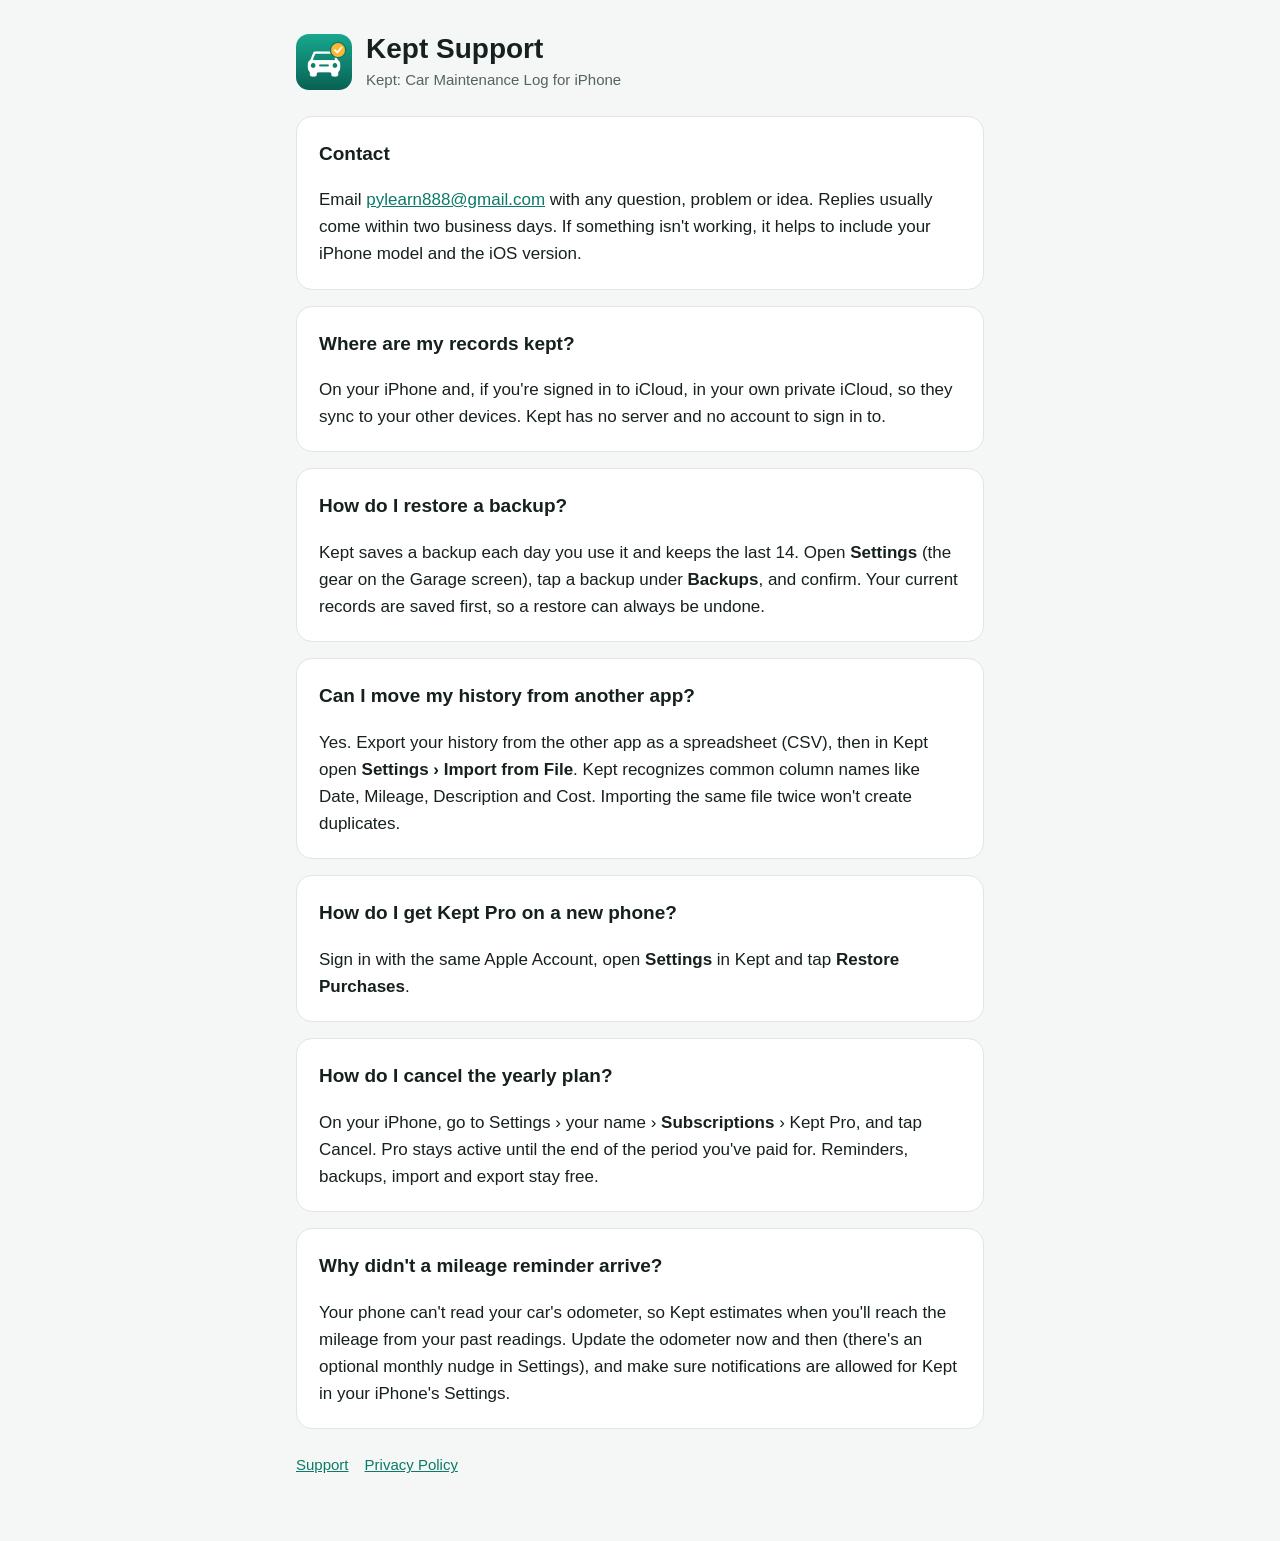
==== index.html @ 4e0c4077 "Support and privacy pages for Kept Co-Authored-By: Claude Opus 5.5 <noreply@anthropic.com>" ====
<!doctype html>
<html lang="en">
<head>
<meta charset="utf-8">
<meta name="viewport" content="width=device-width, initial-scale=1">
<title>Kept Support</title>
<link rel="stylesheet" href="style.css">
</head>
<body>
<main>
  <header>
    <img src="icon.png" alt="">
    <div>
      <h1>Kept Support</h1>
      <p>Kept: Car Maintenance Log for iPhone</p>
    </div>
  </header>

  <section>
    <h2>Contact</h2>
    <p>Email <a href="mailto:pylearn888@gmail.com">pylearn888@gmail.com</a> with any question, problem or idea. Replies usually come within two business days. If something isn't working, it helps to include your iPhone model and the iOS version.</p>
  </section>

  <section>
    <h2>Where are my records kept?</h2>
    <p>On your iPhone and, if you're signed in to iCloud, in your own private iCloud, so they sync to your other devices. Kept has no server and no account to sign in to.</p>
  </section>

  <section>
    <h2>How do I restore a backup?</h2>
    <p>Kept saves a backup each day you use it and keeps the last 14. Open <strong>Settings</strong> (the gear on the Garage screen), tap a backup under <strong>Backups</strong>, and confirm. Your current records are saved first, so a restore can always be undone.</p>
  </section>

  <section>
    <h2>Can I move my history from another app?</h2>
    <p>Yes. Export your history from the other app as a spreadsheet (CSV), then in Kept open <strong>Settings › Import from File</strong>. Kept recognizes common column names like Date, Mileage, Description and Cost. Importing the same file twice won't create duplicates.</p>
  </section>

  <section>
    <h2>How do I get Kept Pro on a new phone?</h2>
    <p>Sign in with the same Apple Account, open <strong>Settings</strong> in Kept and tap <strong>Restore Purchases</strong>.</p>
  </section>

  <section>
    <h2>How do I cancel the yearly plan?</h2>
    <p>On your iPhone, go to Settings › your name › <strong>Subscriptions</strong> › Kept Pro, and tap Cancel. Pro stays active until the end of the period you've paid for. Reminders, backups, import and export stay free.</p>
  </section>

  <section>
    <h2>Why didn't a mileage reminder arrive?</h2>
    <p>Your phone can't read your car's odometer, so Kept estimates when you'll reach the mileage from your past readings. Update the odometer now and then (there's an optional monthly nudge in Settings), and make sure notifications are allowed for Kept in your iPhone's Settings.</p>
  </section>

  <nav><a href="index.html">Support</a><a href="privacy.html">Privacy Policy</a></nav>
</main>
</body>
</html>
---- style.css ----
:root {
  --bg: #f4f7f6;
  --card: #ffffff;
  --text: #16201e;
  --muted: #55625f;
  --accent: #0b7a68;
  --line: #dfe6e4;
}
@media (prefers-color-scheme: dark) {
  :root {
    --bg: #0f1514;
    --card: #18201f;
    --text: #eef3f2;
    --muted: #a3b0ad;
    --accent: #3cc2a8;
    --line: #2a3533;
  }
}
* { box-sizing: border-box; }
body {
  margin: 0;
  background: var(--bg);
  color: var(--text);
  font: 17px/1.6 -apple-system, BlinkMacSystemFont, "Segoe UI", Roboto, Helvetica, Arial, sans-serif;
}
main { max-width: 720px; margin: 0 auto; padding: 32px 16px 64px; }
header { display: flex; align-items: center; gap: 14px; margin-bottom: 24px; }
header img { width: 56px; height: 56px; border-radius: 13px; }
header h1 { margin: 0; font-size: 28px; line-height: 1.2; }
header p { margin: 2px 0 0; color: var(--muted); font-size: 15px; }
section { background: var(--card); border: 1px solid var(--line); border-radius: 16px; padding: 4px 22px; margin-bottom: 16px; }
h2 { font-size: 19px; margin: 18px 0 6px; }
p, li { color: var(--text); }
.muted { color: var(--muted); font-size: 15px; }
a { color: var(--accent); }
nav { margin-top: 24px; font-size: 15px; color: var(--muted); }
nav a { margin-right: 16px; }
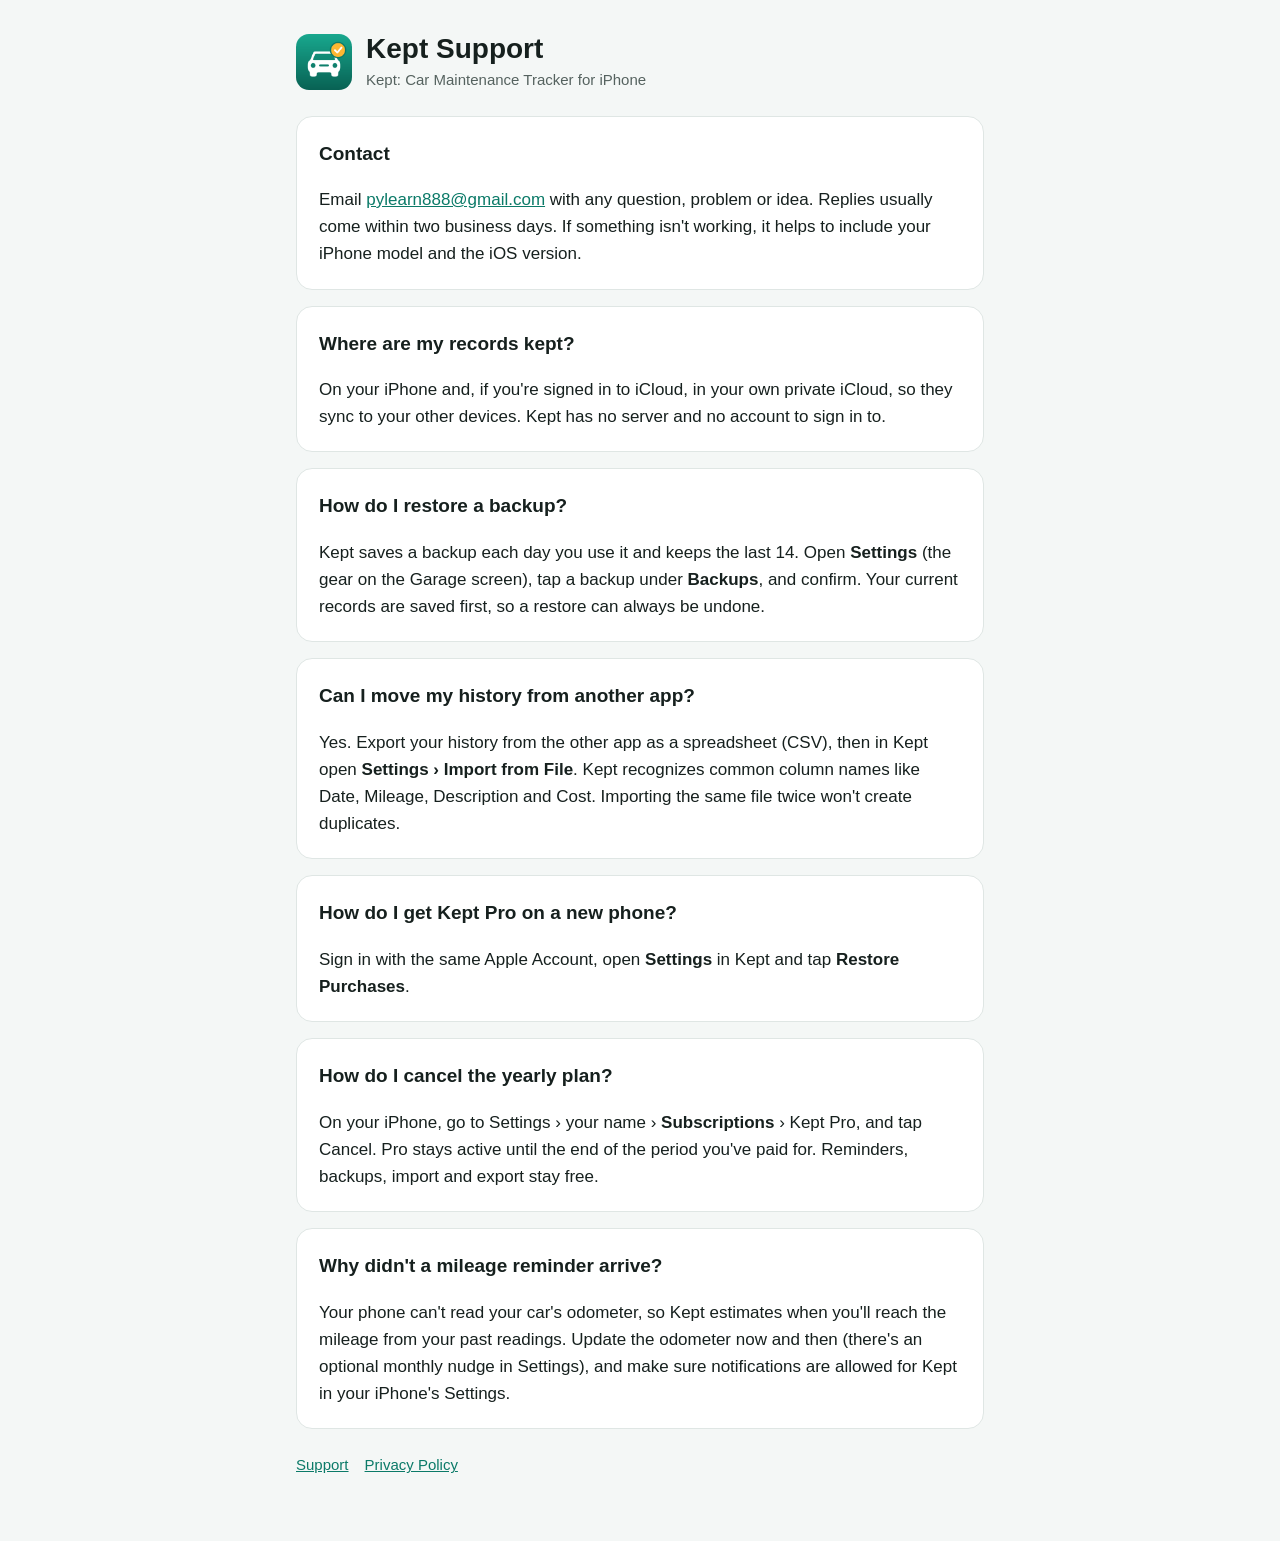
==== commit 49fffa0c: "Use the App Store name Kept: Car Maintenance Tracker" ====
--- a/index.html
+++ b/index.html
@@ -12,7 +12,7 @@
     <img src="icon.png" alt="">
     <div>
       <h1>Kept Support</h1>
-      <p>Kept: Car Maintenance Log for iPhone</p>
+      <p>Kept: Car Maintenance Tracker for iPhone</p>
     </div>
   </header>
 
